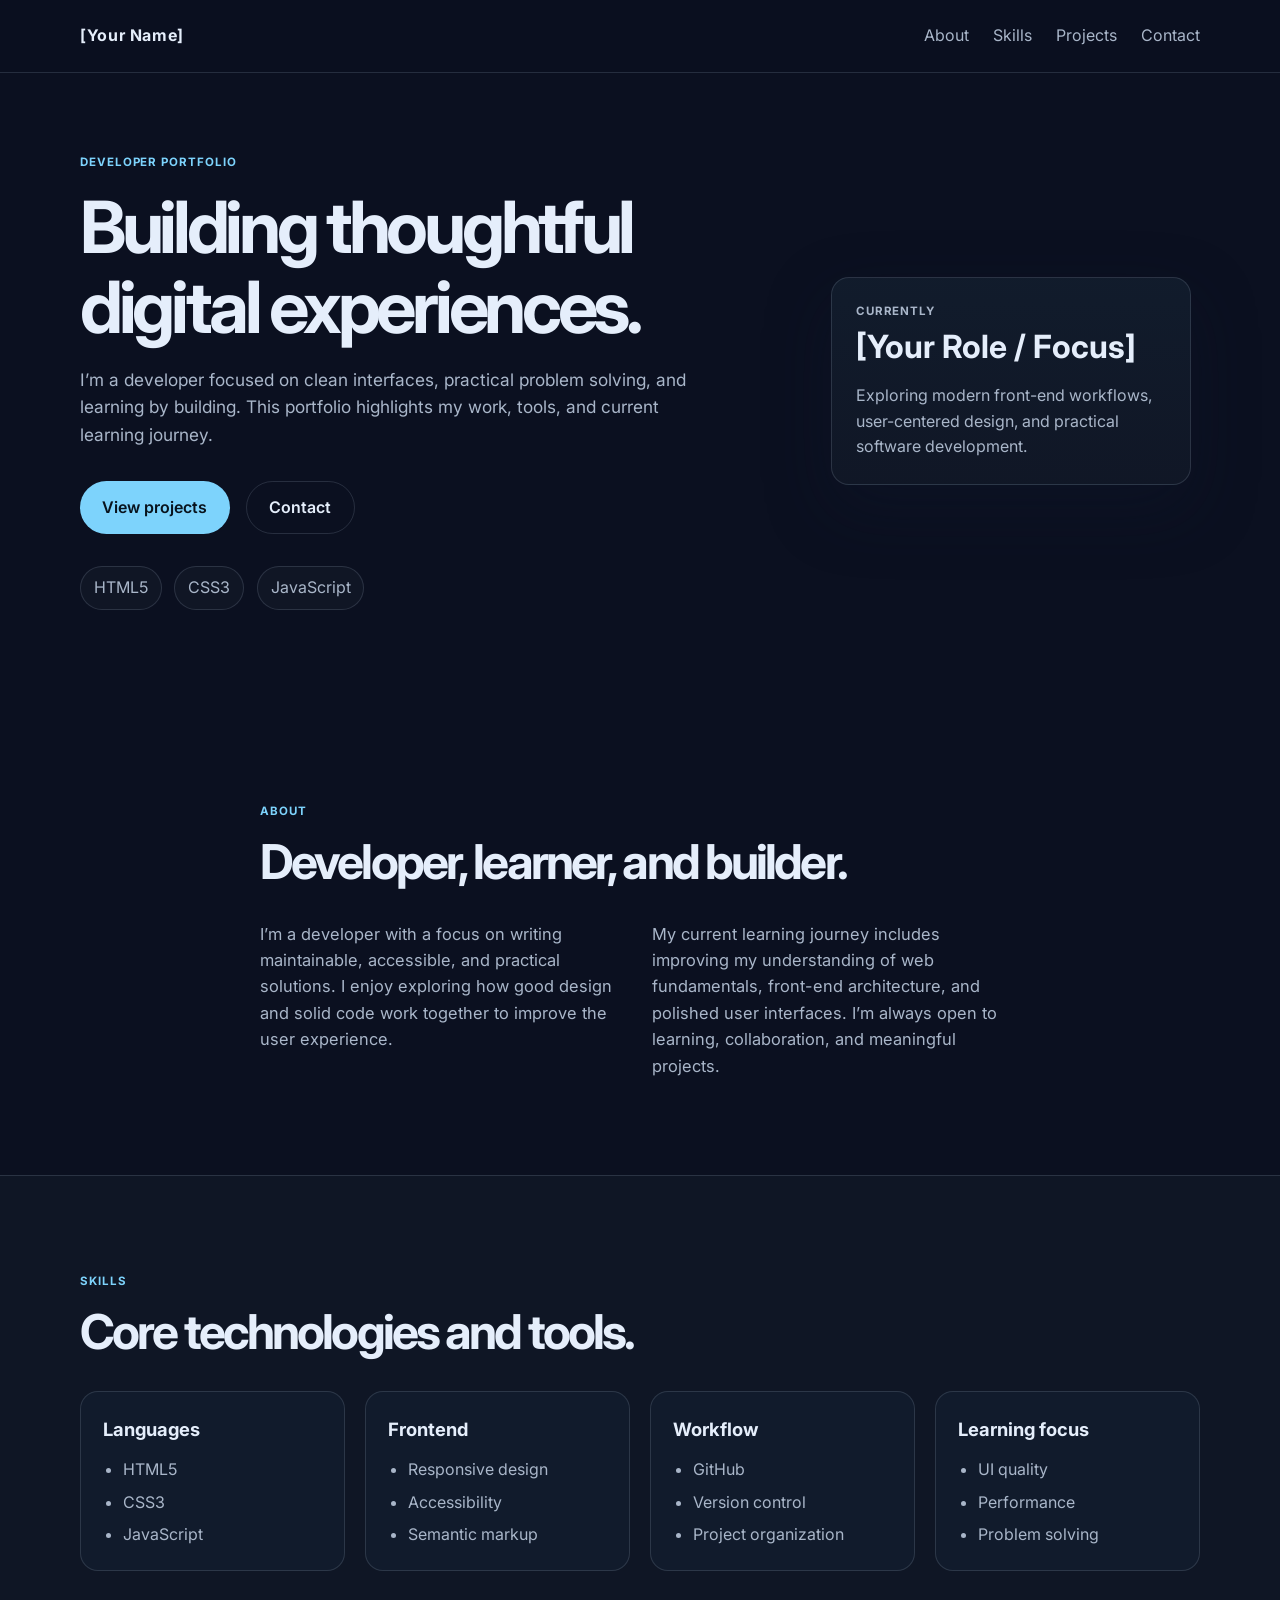
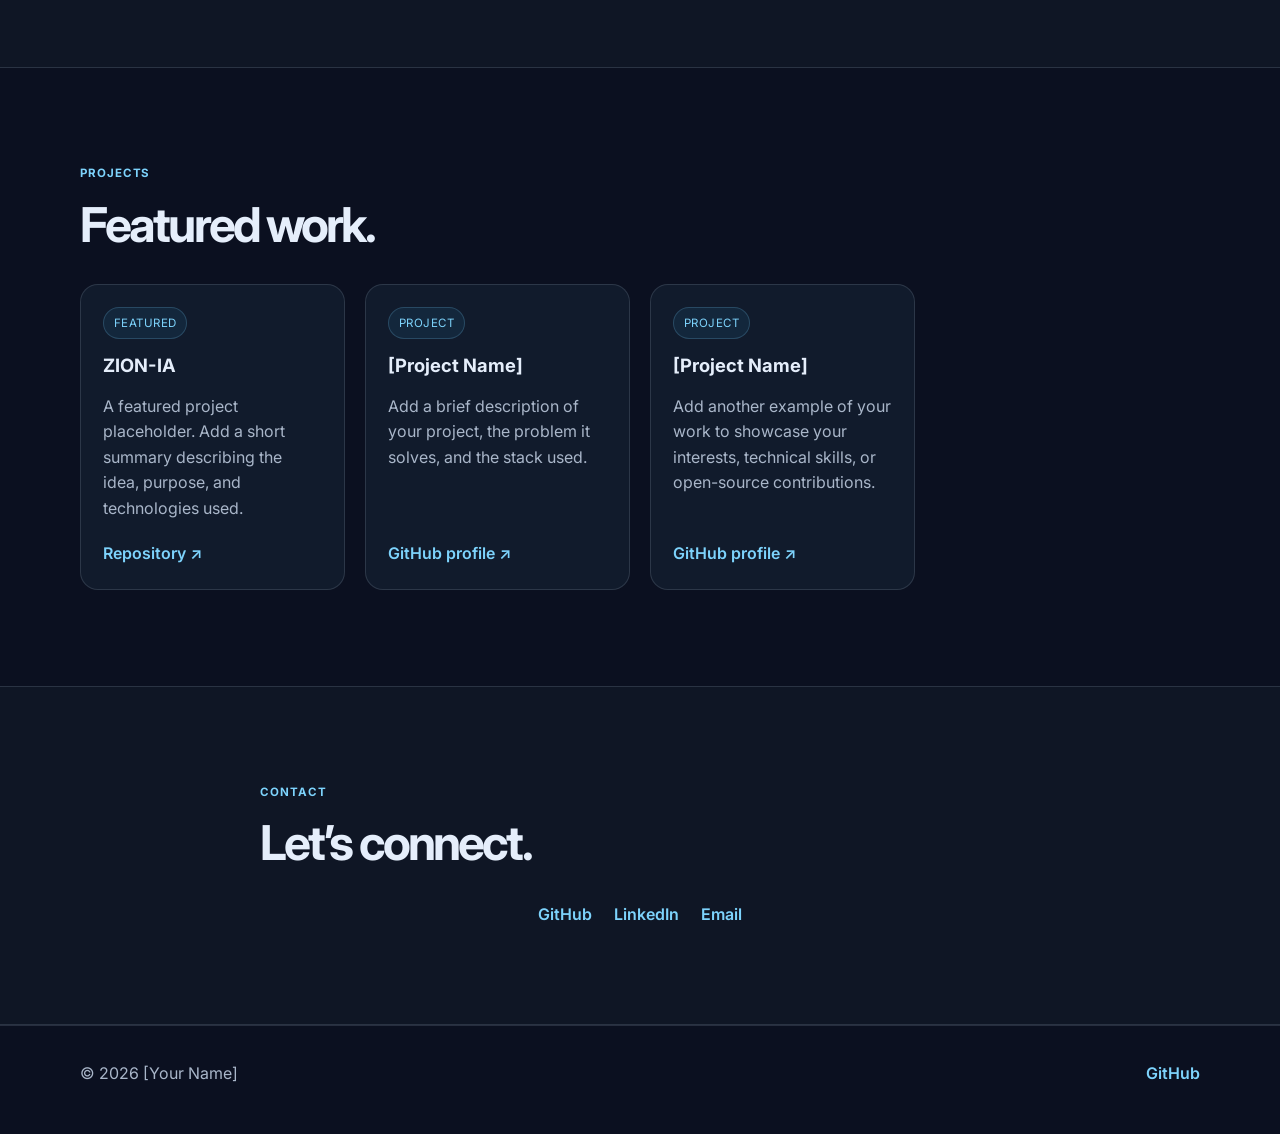
==== index.html @ 41e2f085 "Initial GitHub Pages portfolio scaffold with semantic HTML, responsive dark theme, SEO metadata, and" ====
<!DOCTYPE html>
<html lang="en">
  <head>
    <meta charset="UTF-8" />
    <meta name="viewport" content="width=device-width, initial-scale=1.0" />
    <title>Developer Portfolio | [Your Name]</title>
    <meta
      name="description"
      content="Personal developer portfolio featuring projects, skills, and contact information."
    />
    <meta name="robots" content="index, follow" />
    <link rel="canonical" href="https://yourusername.github.io/portfolio/" />

    <meta property="og:type" content="website" />
    <meta property="og:title" content="Developer Portfolio | [Your Name]" />
    <meta
      property="og:description"
      content="Developer portfolio showcasing projects, skills, and GitHub links."
    />
    <meta property="og:url" content="https://yourusername.github.io/portfolio/" />
    <meta property="og:image" content="https://yourusername.github.io/portfolio/assets/og-image.jpg" />

    <meta name="twitter:card" content="summary_large_image" />
    <meta name="twitter:title" content="Developer Portfolio | [Your Name]" />
    <meta
      name="twitter:description"
      content="Developer portfolio showcasing projects, skills, and GitHub links."
    />

    <link rel="preconnect" href="https://fonts.googleapis.com" />
    <link rel="preconnect" href="https://fonts.gstatic.com" crossorigin />
    <link
      href="https://fonts.googleapis.com/css2?family=Inter:wght@400;500;600;700;800&display=swap"
      rel="stylesheet"
    />

    <link rel="stylesheet" href="styles.css" />
  </head>
  <body>
    <header class="site-header">
      <div class="container nav-wrap">
        <a class="brand" href="#top" aria-label="Go to home section">[Your Name]</a>

        <button
          class="nav-toggle"
          type="button"
          aria-label="Toggle navigation menu"
          aria-expanded="false"
        >
          <span></span>
          <span></span>
          <span></span>
        </button>

        <nav class="site-nav" aria-label="Main navigation">
          <a href="#about">About</a>
          <a href="#skills">Skills</a>
          <a href="#projects">Projects</a>
          <a href="#contact">Contact</a>
        </nav>
      </div>
    </header>

    <main id="top">
      <section class="hero section">
        <div class="container hero-grid">
          <div class="hero-copy">
            <p class="eyebrow">Developer Portfolio</p>
            <h1>Building thoughtful digital experiences.</h1>
            <p class="lede">
              I’m a developer focused on clean interfaces, practical problem solving,
              and learning by building. This portfolio highlights my work, tools,
              and current learning journey.
            </p>
            <div class="hero-actions">
              <a class="button button-primary" href="#projects">View projects</a>
              <a class="button button-secondary" href="#contact">Contact</a>
            </div>
            <ul class="meta-list" aria-label="Developer summary">
              <li>HTML5</li>
              <li>CSS3</li>
              <li>JavaScript</li>
            </ul>
          </div>

          <aside class="hero-panel" aria-label="Profile summary">
            <div class="panel-card">
              <p class="panel-label">Currently</p>
              <h2>[Your Role / Focus]</h2>
              <p>
                Exploring modern front-end workflows, user-centered design, and
                practical software development.
              </p>
            </div>
          </aside>
        </div>
      </section>

      <section id="about" class="section">
        <div class="container narrow">
          <div class="section-heading">
            <p class="eyebrow">About</p>
            <h2>Developer, learner, and builder.</h2>
          </div>

          <div class="about-grid">
            <p>
              I’m a developer with a focus on writing maintainable, accessible, and
              practical solutions. I enjoy exploring how good design and solid code
              work together to improve the user experience.
            </p>
            <p>
              My current learning journey includes improving my understanding of web
              fundamentals, front-end architecture, and polished user interfaces.
              I’m always open to learning, collaboration, and meaningful projects.
            </p>
          </div>
        </div>
      </section>

      <section id="skills" class="section section-muted">
        <div class="container">
          <div class="section-heading">
            <p class="eyebrow">Skills</p>
            <h2>Core technologies and tools.</h2>
          </div>

          <div class="skills-grid" aria-label="Skills list">
            <article class="skill-card">
              <h3>Languages</h3>
              <ul>
                <li>HTML5</li>
                <li>CSS3</li>
                <li>JavaScript</li>
              </ul>
            </article>

            <article class="skill-card">
              <h3>Frontend</h3>
              <ul>
                <li>Responsive design</li>
                <li>Accessibility</li>
                <li>Semantic markup</li>
              </ul>
            </article>

            <article class="skill-card">
              <h3>Workflow</h3>
              <ul>
                <li>GitHub</li>
                <li>Version control</li>
                <li>Project organization</li>
              </ul>
            </article>

            <article class="skill-card">
              <h3>Learning focus</h3>
              <ul>
                <li>UI quality</li>
                <li>Performance</li>
                <li>Problem solving</li>
              </ul>
            </article>
          </div>
        </div>
      </section>

      <section id="projects" class="section">
        <div class="container">
          <div class="section-heading">
            <p class="eyebrow">Projects</p>
            <h2>Featured work.</h2>
          </div>

          <div class="projects-grid">
            <article class="project-card">
              <div class="project-header">
                <span class="project-tag">Featured</span>
              </div>
              <h3>ZION-IA</h3>
              <p>
                A featured project placeholder. Add a short summary describing the
                idea, purpose, and technologies used.
              </p>
              <div class="project-links">
                <a href="https://github.com/Leon151-mp4/ZION-IA" target="_blank" rel="noreferrer">
                  Repository ↗
                </a>
              </div>
            </article>

            <article class="project-card">
              <div class="project-header">
                <span class="project-tag">Project</span>
              </div>
              <h3>[Project Name]</h3>
              <p>
                Add a brief description of your project, the problem it solves, and
                the stack used.
              </p>
              <div class="project-links">
                <a href="https://github.com/Leon151-mp4" target="_blank" rel="noreferrer">
                  GitHub profile ↗
                </a>
              </div>
            </article>

            <article class="project-card">
              <div class="project-header">
                <span class="project-tag">Project</span>
              </div>
              <h3>[Project Name]</h3>
              <p>
                Add another example of your work to showcase your interests,
                technical skills, or open-source contributions.
              </p>
              <div class="project-links">
                <a href="https://github.com/Leon151-mp4" target="_blank" rel="noreferrer">
                  GitHub profile ↗
                </a>
              </div>
            </article>
          </div>
        </div>
      </section>

      <section id="contact" class="section section-muted">
        <div class="container narrow">
          <div class="section-heading">
            <p class="eyebrow">Contact</p>
            <h2>Let’s connect.</h2>
          </div>

          <div class="contact-list" aria-label="Contact links">
            <a href="https://github.com/Leon151-mp4" target="_blank" rel="noreferrer">GitHub</a>
            <a href="https://www.linkedin.com" target="_blank" rel="noreferrer">LinkedIn</a>
            <a href="mailto:your.email@example.com">Email</a>
          </div>
        </div>
      </section>
    </main>

    <footer class="site-footer">
      <div class="container footer-wrap">
        <p>© <span id="year"></span> [Your Name]</p>
        <a href="https://github.com/Leon151-mp4" target="_blank" rel="noreferrer">GitHub</a>
      </div>
    </footer>

    <script src="script.js"></script>
  </body>
</html>
---- styles.css ----
:root {
  --bg: #0b1020;
  --bg-elevated: #111827;
  --surface: #121d2d;
  --surface-strong: #17263b;
  --text: #e5eefb;
  --text-soft: #a9b6c9;
  --border: rgba(148, 163, 184, 0.2);
  --accent: #7dd3fc;
  --accent-strong: #38bdf8;
  --shadow: rgba(15, 23, 42, 0.35);
  --radius: 18px;
}

* {
  box-sizing: border-box;
}

html {
  scroll-behavior: smooth;
}

body {
  margin: 0;
  font-family: "Inter", sans-serif;
  background: var(--bg);
  color: var(--text);
  line-height: 1.6;
  min-height: 100vh;
}

a {
  color: inherit;
  text-decoration: none;
}

img {
  max-width: 100%;
  display: block;
}

button,
input,
textarea,
select {
  font: inherit;
}

.container {
  width: min(1120px, calc(100% - 2rem));
  margin: 0 auto;
}

.narrow {
  width: min(760px, calc(100% - 2rem));
}

.section {
  padding: 6rem 0;
}

.section-muted {
  background: rgba(17, 24, 39, 0.8);
  border-top: 1px solid var(--border);
  border-bottom: 1px solid var(--border);
}

.site-header {
  position: sticky;
  top: 0;
  z-index: 100;
  background: rgba(11, 16, 32, 0.8);
  backdrop-filter: blur(10px);
  border-bottom: 1px solid var(--border);
}

.nav-wrap {
  display: flex;
  align-items: center;
  justify-content: space-between;
  min-height: 72px;
  gap: 1.5rem;
}

.brand {
  font-weight: 700;
  letter-spacing: 0.04em;
}

.site-nav {
  display: flex;
  align-items: center;
  gap: 1.5rem;
}

.site-nav a {
  color: var(--text-soft);
  transition: color 0.2s ease;
}

.site-nav a:hover,
.site-nav a:focus-visible {
  color: var(--text);
}

.nav-toggle {
  display: none;
  background: transparent;
  border: 0;
  padding: 0;
  width: 46px;
  height: 46px;
  border-radius: 12px;
  cursor: pointer;
}

.nav-toggle span {
  display: block;
  width: 24px;
  height: 2px;
  background: var(--text);
  margin: 5px auto;
  border-radius: 2px;
}

.hero {
  padding-top: 5rem;
}

.hero-grid {
  display: grid;
  grid-template-columns: 1.5fr 0.8fr;
  align-items: center;
  gap: 2rem;
}

.eyebrow {
  margin: 0 0 1rem;
  color: var(--accent);
  letter-spacing: 0.08em;
  text-transform: uppercase;
  font-size: 0.72rem;
  font-weight: 700;
}

.hero-copy h1,
.section-heading h2 {
  margin: 0;
  line-height: 1.1;
  letter-spacing: -0.06em;
}

.hero-copy h1 {
  font-size: clamp(2.5rem, 6vw, 4.5rem);
  max-width: 700px;
}

.lede {
  max-width: 620px;
  margin-top: 1.25rem;
  color: var(--text-soft);
  font-size: 1.08rem;
}

.hero-actions {
  display: flex;
  flex-wrap: wrap;
  gap: 1rem;
  margin-top: 2rem;
}

.button {
  display: inline-flex;
  align-items: center;
  justify-content: center;
  min-height: 48px;
  padding: 0.8rem 1.4rem;
  border-radius: 999px;
  font-weight: 600;
  transition: transform 0.2s ease, border-color 0.2s ease, background 0.2s ease;
}

.button:hover,
.button:focus-visible {
  transform: translateY(-1px);
}

.button-primary {
  background: var(--accent);
  color: #08131d;
}

.button-secondary {
  border: 1px solid var(--border);
  background: transparent;
}

.meta-list {
  display: flex;
  flex-wrap: wrap;
  gap: 0.8rem;
  list-style: none;
  margin: 2rem 0 0;
  padding: 0;
  color: var(--text-soft);
}

.meta-list li {
  border: 1px solid var(--border);
  border-radius: 999px;
  padding: 0.5rem 0.8rem;
  background: rgba(148, 163, 184, 0.04);
}

.hero-panel {
  display: flex;
  justify-content: center;
}

.panel-card {
  width: min(100%, 360px);
  background: linear-gradient(180deg, rgba(18, 29, 45, 0.95), rgba(17, 24, 39, 0.95));
  border: 1px solid var(--border);
  border-radius: var(--radius);
  padding: 1.5rem;
  box-shadow: 0 24px 64px var(--shadow);
}

.panel-label {
  margin: 0 0 0.6rem;
  color: var(--accent);
  text-transform: uppercase;
  letter-spacing: 0.08em;
  font-size: 0.72rem;
  font-weight: 700;
}

.panel-card h2 {
  margin: 0 0 0.7rem;
  font-size: clamp(1.5rem, 3vw, 2rem);
}

.panel-card p {
  margin: 0;
  color: var(--text-soft);
}

.section-heading {
  margin-bottom: 2rem;
}

.section-heading h2 {
  font-size: clamp(2rem, 4vw, 3rem);
}

.about-grid {
  display: grid;
  grid-template-columns: repeat(2, minmax(0, 1fr));
  gap: 1.5rem;
}

.about-grid p {
  margin: 0;
  color: var(--text-soft);
  font-size: 1.03rem;
}

.skills-grid,
.projects-grid {
  display: grid;
  grid-template-columns: repeat(4, minmax(0, 1fr));
  gap: 1.25rem;
}

.skill-card,
.project-card {
  background: rgba(18, 29, 45, 0.96);
  border: 1px solid var(--border);
  border-radius: var(--radius);
  padding: 1.4rem;
  transition: border-color 0.2s ease, transform 0.2s ease;
}

.skill-card:hover,
.project-card:hover {
  transform: translateY(-4px);
  border-color: rgba(125, 211, 252, 0.5);
}

.skill-card h3,
.project-card h3 {
  margin-top: 0;
  margin-bottom: 0.8rem;
  font-size: 1.15rem;
}

.skill-card ul {
  margin: 0;
  padding-left: 1.2rem;
  color: var(--text-soft);
}

.skill-card li + li {
  margin-top: 0.45rem;
}

.project-card {
  display: flex;
  flex-direction: column;
  min-height: 100%;
}

.project-header {
  margin-bottom: 0.8rem;
}

.project-tag {
  display: inline-flex;
  align-items: center;
  padding: 0.35rem 0.6rem;
  border-radius: 999px;
  font-size: 0.72rem;
  letter-spacing: 0.04em;
  text-transform: uppercase;
  color: var(--accent);
  background: rgba(56, 189, 248, 0.08);
  border: 1px solid rgba(125, 211, 252, 0.2);
}

.project-card p {
  margin: 0 0 1.2rem;
  color: var(--text-soft);
}

.project-links {
  margin-top: auto;
}

.project-links a,
.contact-list a,
.site-footer a {
  color: var(--accent);
  font-weight: 600;
}

.contact-list {
  display: flex;
  flex-wrap: wrap;
  gap: 1rem 1.4rem;
  justify-content: center;
}

.site-footer {
  border-top: 1px solid var(--border);
  padding: 1.2rem 0 2rem;
}

.footer-wrap {
  display: flex;
  justify-content: space-between;
  align-items: center;
  gap: 1rem;
  color: var(--text-soft);
}

@media (max-width: 900px) {
  .hero-grid,
  .about-grid,
  .skills-grid,
  .projects-grid {
    grid-template-columns: 1fr 1fr;
  }

  .hero-grid {
    grid-template-columns: 1fr;
  }
}

@media (max-width: 700px) {
  .site-nav {
    position: absolute;
    top: 72px;
    left: 1rem;
    right: 1rem;
    display: none;
    flex-direction: column;
    align-items: flex-start;
    padding: 1rem;
    background: rgba(17, 24, 39, 0.98);
    border: 1px solid var(--border);
    border-radius: 16px;
    box-shadow: 0 20px 40px rgba(2, 6, 23, 0.5);
  }

  .site-nav.is-open {
    display: flex;
  }

  .nav-toggle {
    display: block;
  }

  .about-grid,
  .skills-grid,
  .projects-grid {
    grid-template-columns: 1fr;
  }

  .footer-wrap {
    flex-direction: column;
    text-align: center;
  }
}

@media (prefers-reduced-motion: reduce) {
  html {
    scroll-behavior: auto;
  }

  * {
    transition: none !important;
    animation: none !important;
  }
}
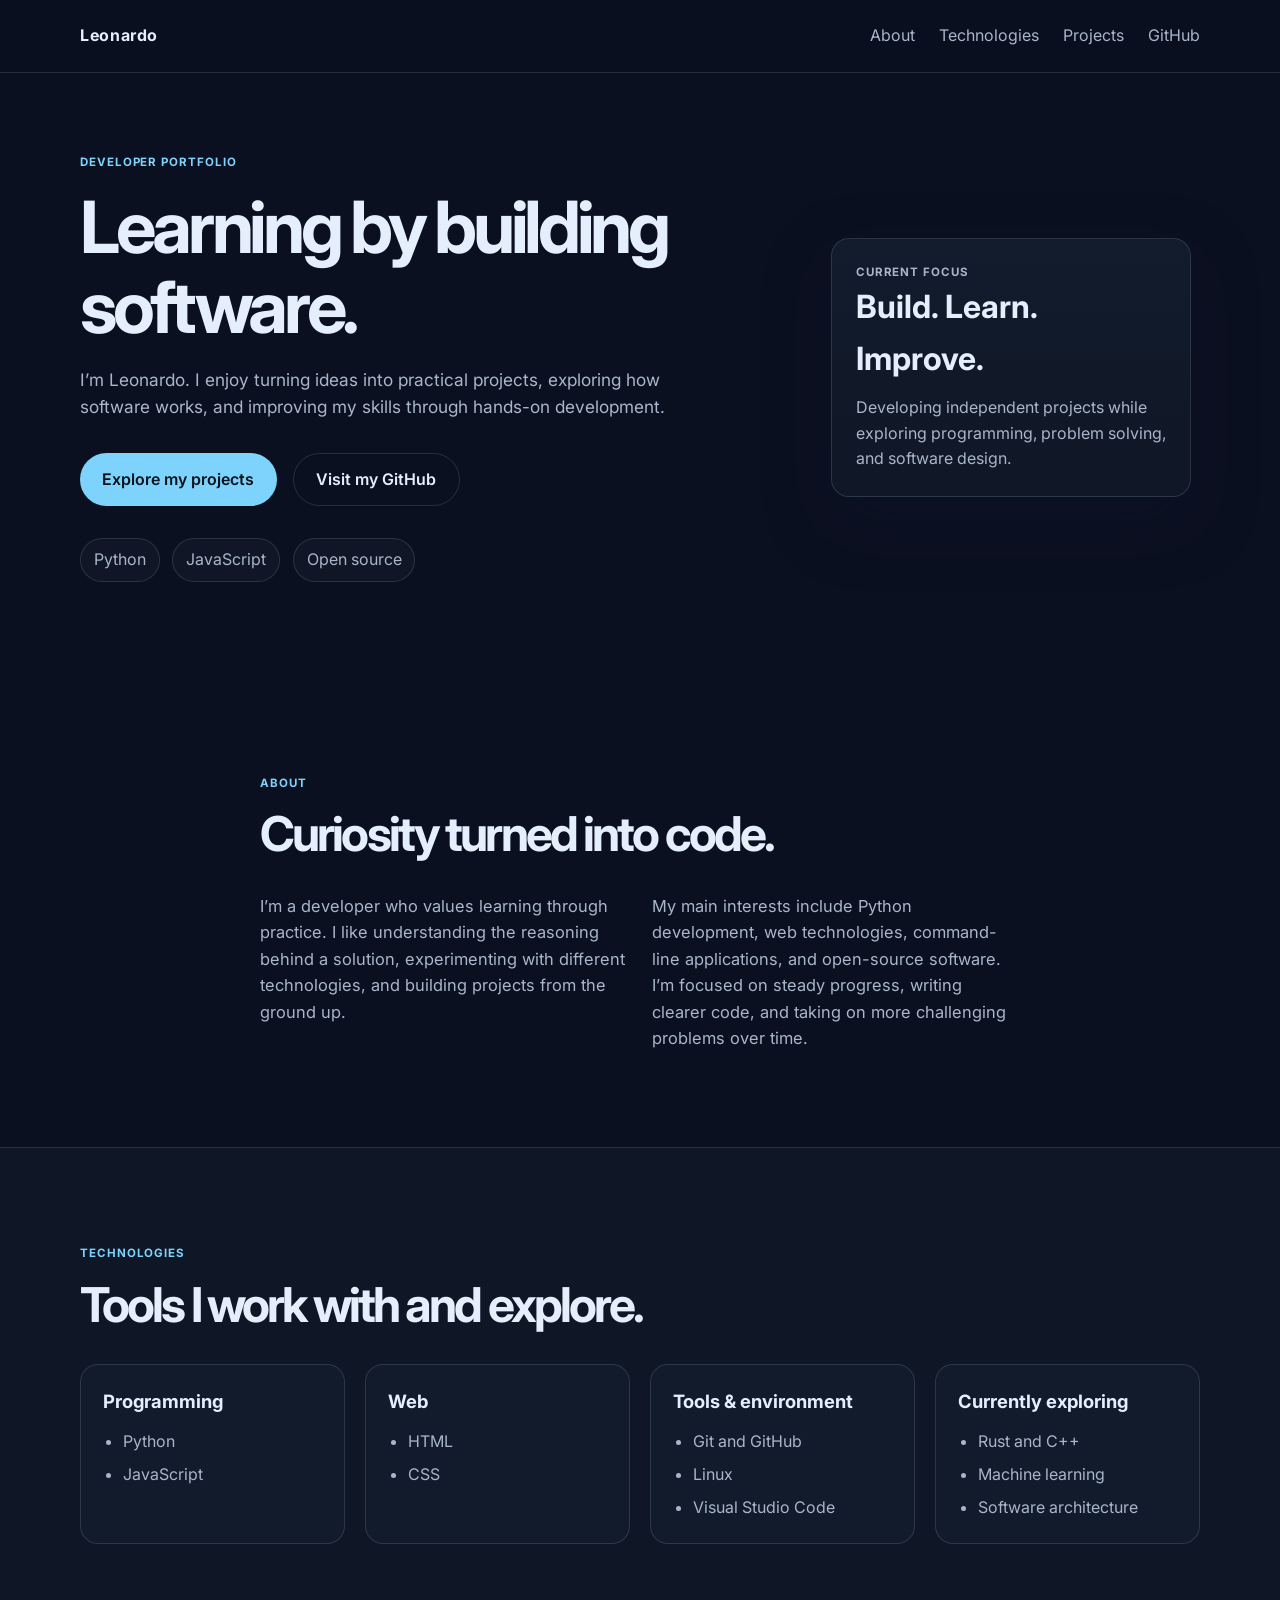
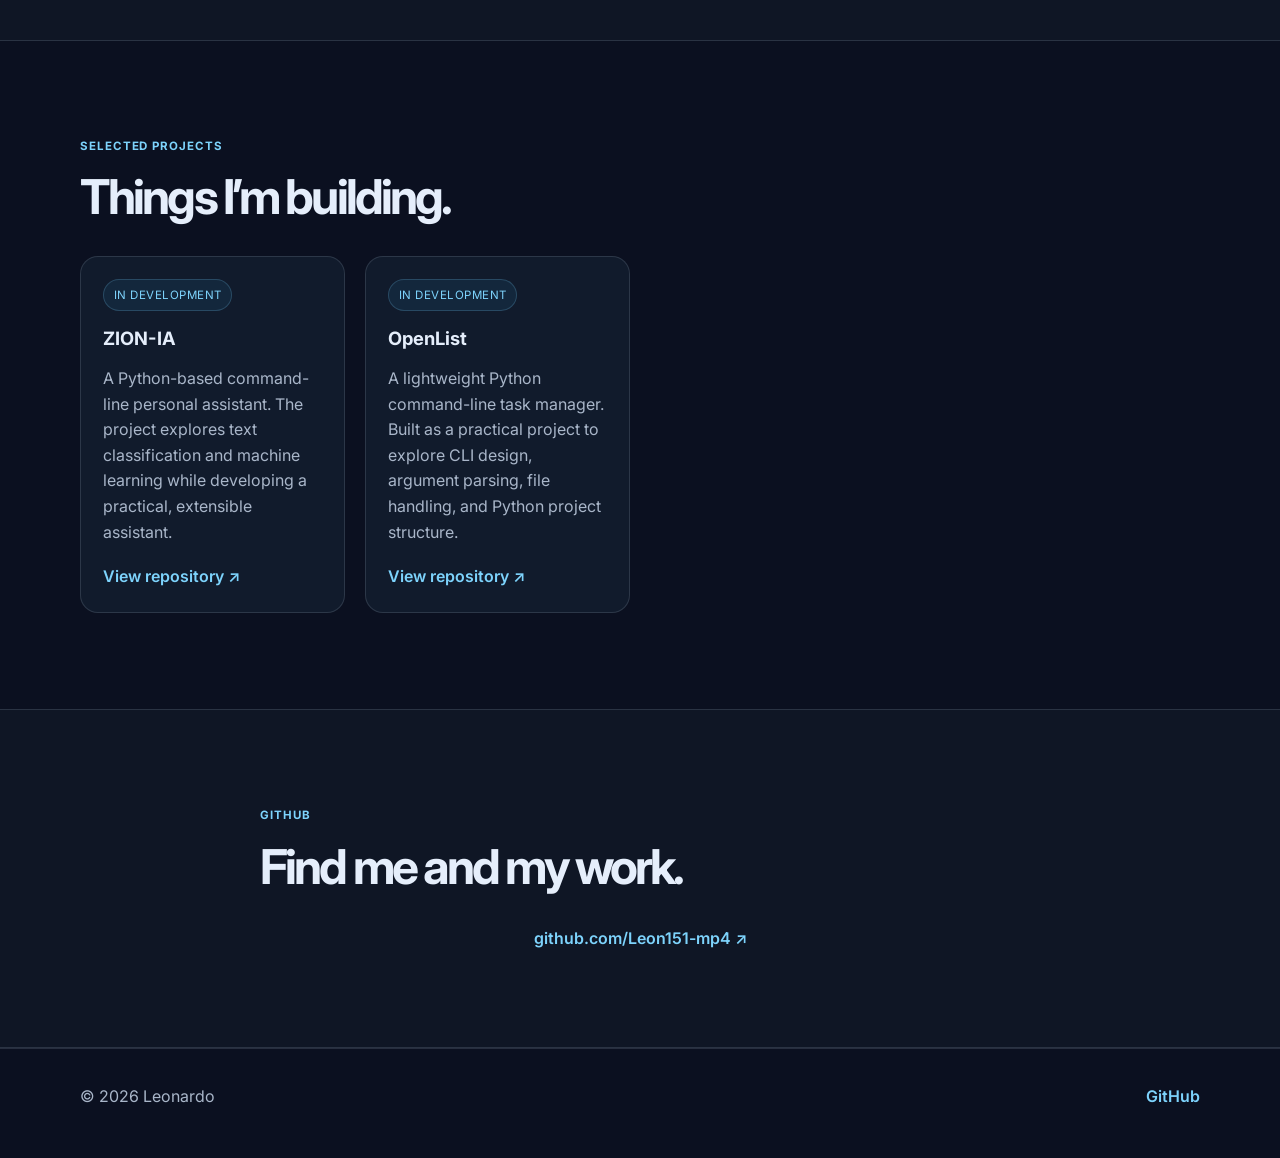
==== commit 8055d030: "Polish portfolio content and project highlights" ====
--- a/index.html
+++ b/index.html
@@ -3,28 +3,28 @@
   <head>
     <meta charset="UTF-8" />
     <meta name="viewport" content="width=device-width, initial-scale=1.0" />
-    <title>Developer Portfolio | [Your Name]</title>
+    <meta name="theme-color" content="#0b1020" />
+    <title>Leonardo | Developer Portfolio</title>
     <meta
       name="description"
-      content="Personal developer portfolio featuring projects, skills, and contact information."
+      content="Leonardo's developer portfolio: open-source projects, software development, and a journey of continuous learning."
     />
     <meta name="robots" content="index, follow" />
-    <link rel="canonical" href="https://yourusername.github.io/portfolio/" />
+    <link rel="canonical" href="https://leon151-mp4.github.io/portfolio/" />
 
     <meta property="og:type" content="website" />
-    <meta property="og:title" content="Developer Portfolio | [Your Name]" />
+    <meta property="og:title" content="Leonardo | Developer Portfolio" />
     <meta
       property="og:description"
-      content="Developer portfolio showcasing projects, skills, and GitHub links."
-    />
-    <meta property="og:url" content="https://yourusername.github.io/portfolio/" />
-    <meta property="og:image" content="https://yourusername.github.io/portfolio/assets/og-image.jpg" />
-
-    <meta name="twitter:card" content="summary_large_image" />
-    <meta name="twitter:title" content="Developer Portfolio | [Your Name]" />
+      content="Explore Leonardo's software projects, open-source work, and development journey."
+    />
+    <meta property="og:url" content="https://leon151-mp4.github.io/portfolio/" />
+
+    <meta name="twitter:card" content="summary" />
+    <meta name="twitter:title" content="Leonardo | Developer Portfolio" />
     <meta
       name="twitter:description"
-      content="Developer portfolio showcasing projects, skills, and GitHub links."
+      content="Software projects, open-source work, and continuous learning."
     />
 
     <link rel="preconnect" href="https://fonts.googleapis.com" />
@@ -39,24 +39,25 @@
   <body>
     <header class="site-header">
       <div class="container nav-wrap">
-        <a class="brand" href="#top" aria-label="Go to home section">[Your Name]</a>
+        <a class="brand" href="#top" aria-label="Go to home section">Leonardo</a>
 
         <button
           class="nav-toggle"
           type="button"
           aria-label="Toggle navigation menu"
           aria-expanded="false"
+          aria-controls="main-navigation"
         >
           <span></span>
           <span></span>
           <span></span>
         </button>
 
-        <nav class="site-nav" aria-label="Main navigation">
+        <nav id="main-navigation" class="site-nav" aria-label="Main navigation">
           <a href="#about">About</a>
-          <a href="#skills">Skills</a>
+          <a href="#skills">Technologies</a>
           <a href="#projects">Projects</a>
-          <a href="#contact">Contact</a>
+          <a href="#contact">GitHub</a>
         </nav>
       </div>
     </header>
@@ -66,30 +67,35 @@
         <div class="container hero-grid">
           <div class="hero-copy">
             <p class="eyebrow">Developer Portfolio</p>
-            <h1>Building thoughtful digital experiences.</h1>
+            <h1>Learning by building software.</h1>
             <p class="lede">
-              I’m a developer focused on clean interfaces, practical problem solving,
-              and learning by building. This portfolio highlights my work, tools,
-              and current learning journey.
+              I’m Leonardo. I enjoy turning ideas into practical projects,
+              exploring how software works, and improving my skills through
+              hands-on development.
             </p>
             <div class="hero-actions">
-              <a class="button button-primary" href="#projects">View projects</a>
-              <a class="button button-secondary" href="#contact">Contact</a>
+              <a class="button button-primary" href="#projects">Explore my projects</a>
+              <a
+                class="button button-secondary"
+                href="https://github.com/Leon151-mp4"
+                target="_blank"
+                rel="noopener noreferrer"
+              >Visit my GitHub</a>
             </div>
-            <ul class="meta-list" aria-label="Developer summary">
-              <li>HTML5</li>
-              <li>CSS3</li>
+            <ul class="meta-list" aria-label="Current areas of focus">
+              <li>Python</li>
               <li>JavaScript</li>
+              <li>Open source</li>
             </ul>
           </div>
 
-          <aside class="hero-panel" aria-label="Profile summary">
+          <aside class="hero-panel" aria-label="Current focus">
             <div class="panel-card">
-              <p class="panel-label">Currently</p>
-              <h2>[Your Role / Focus]</h2>
+              <p class="panel-label">Current focus</p>
+              <h2>Build. Learn. Improve.</h2>
               <p>
-                Exploring modern front-end workflows, user-centered design, and
-                practical software development.
+                Developing independent projects while exploring programming,
+                problem solving, and software design.
               </p>
             </div>
           </aside>
@@ -100,19 +106,20 @@
         <div class="container narrow">
           <div class="section-heading">
             <p class="eyebrow">About</p>
-            <h2>Developer, learner, and builder.</h2>
+            <h2>Curiosity turned into code.</h2>
           </div>
 
           <div class="about-grid">
             <p>
-              I’m a developer with a focus on writing maintainable, accessible, and
-              practical solutions. I enjoy exploring how good design and solid code
-              work together to improve the user experience.
+              I’m a developer who values learning through practice. I like
+              understanding the reasoning behind a solution, experimenting
+              with different technologies, and building projects from the ground up.
             </p>
             <p>
-              My current learning journey includes improving my understanding of web
-              fundamentals, front-end architecture, and polished user interfaces.
-              I’m always open to learning, collaboration, and meaningful projects.
+              My main interests include Python development, web technologies,
+              command-line applications, and open-source software. I’m focused
+              on steady progress, writing clearer code, and taking on more
+              challenging problems over time.
             </p>
           </div>
         </div>
@@ -121,44 +128,42 @@
       <section id="skills" class="section section-muted">
         <div class="container">
           <div class="section-heading">
-            <p class="eyebrow">Skills</p>
-            <h2>Core technologies and tools.</h2>
-          </div>
-
-          <div class="skills-grid" aria-label="Skills list">
-            <article class="skill-card">
-              <h3>Languages</h3>
-              <ul>
-                <li>HTML5</li>
-                <li>CSS3</li>
+            <p class="eyebrow">Technologies</p>
+            <h2>Tools I work with and explore.</h2>
+          </div>
+
+          <div class="skills-grid" aria-label="Technologies and interests">
+            <article class="skill-card">
+              <h3>Programming</h3>
+              <ul>
+                <li>Python</li>
                 <li>JavaScript</li>
               </ul>
             </article>
 
             <article class="skill-card">
-              <h3>Frontend</h3>
-              <ul>
-                <li>Responsive design</li>
-                <li>Accessibility</li>
-                <li>Semantic markup</li>
-              </ul>
-            </article>
-
-            <article class="skill-card">
-              <h3>Workflow</h3>
-              <ul>
-                <li>GitHub</li>
-                <li>Version control</li>
-                <li>Project organization</li>
-              </ul>
-            </article>
-
-            <article class="skill-card">
-              <h3>Learning focus</h3>
-              <ul>
-                <li>UI quality</li>
-                <li>Performance</li>
-                <li>Problem solving</li>
+              <h3>Web</h3>
+              <ul>
+                <li>HTML</li>
+                <li>CSS</li>
+              </ul>
+            </article>
+
+            <article class="skill-card">
+              <h3>Tools & environment</h3>
+              <ul>
+                <li>Git and GitHub</li>
+                <li>Linux</li>
+                <li>Visual Studio Code</li>
+              </ul>
+            </article>
+
+            <article class="skill-card">
+              <h3>Currently exploring</h3>
+              <ul>
+                <li>Rust and C++</li>
+                <li>Machine learning</li>
+                <li>Software architecture</li>
               </ul>
             </article>
           </div>
@@ -168,56 +173,46 @@
       <section id="projects" class="section">
         <div class="container">
           <div class="section-heading">
-            <p class="eyebrow">Projects</p>
-            <h2>Featured work.</h2>
+            <p class="eyebrow">Selected projects</p>
+            <h2>Things I’m building.</h2>
           </div>
 
           <div class="projects-grid">
             <article class="project-card">
               <div class="project-header">
-                <span class="project-tag">Featured</span>
+                <span class="project-tag">In development</span>
               </div>
               <h3>ZION-IA</h3>
               <p>
-                A featured project placeholder. Add a short summary describing the
-                idea, purpose, and technologies used.
+                A Python-based command-line personal assistant. The project
+                explores text classification and machine learning while
+                developing a practical, extensible assistant.
               </p>
               <div class="project-links">
-                <a href="https://github.com/Leon151-mp4/ZION-IA" target="_blank" rel="noreferrer">
-                  Repository ↗
-                </a>
+                <a
+                  href="https://github.com/Leon151-mp4/ZION-IA"
+                  target="_blank"
+                  rel="noopener noreferrer"
+                >View repository ↗</a>
               </div>
             </article>
 
             <article class="project-card">
               <div class="project-header">
-                <span class="project-tag">Project</span>
-              </div>
-              <h3>[Project Name]</h3>
+                <span class="project-tag">In development</span>
+              </div>
+              <h3>OpenList</h3>
               <p>
-                Add a brief description of your project, the problem it solves, and
-                the stack used.
+                A lightweight Python command-line task manager. Built as a
+                practical project to explore CLI design, argument parsing,
+                file handling, and Python project structure.
               </p>
               <div class="project-links">
-                <a href="https://github.com/Leon151-mp4" target="_blank" rel="noreferrer">
-                  GitHub profile ↗
-                </a>
-              </div>
-            </article>
-
-            <article class="project-card">
-              <div class="project-header">
-                <span class="project-tag">Project</span>
-              </div>
-              <h3>[Project Name]</h3>
-              <p>
-                Add another example of your work to showcase your interests,
-                technical skills, or open-source contributions.
-              </p>
-              <div class="project-links">
-                <a href="https://github.com/Leon151-mp4" target="_blank" rel="noreferrer">
-                  GitHub profile ↗
-                </a>
+                <a
+                  href="https://github.com/Leon151-mp4/OpenList"
+                  target="_blank"
+                  rel="noopener noreferrer"
+                >View repository ↗</a>
               </div>
             </article>
           </div>
@@ -227,14 +222,16 @@
       <section id="contact" class="section section-muted">
         <div class="container narrow">
           <div class="section-heading">
-            <p class="eyebrow">Contact</p>
-            <h2>Let’s connect.</h2>
-          </div>
-
-          <div class="contact-list" aria-label="Contact links">
-            <a href="https://github.com/Leon151-mp4" target="_blank" rel="noreferrer">GitHub</a>
-            <a href="https://www.linkedin.com" target="_blank" rel="noreferrer">LinkedIn</a>
-            <a href="mailto:your.email@example.com">Email</a>
+            <p class="eyebrow">GitHub</p>
+            <h2>Find me and my work.</h2>
+          </div>
+
+          <div class="contact-list" aria-label="GitHub profile">
+            <a
+              href="https://www.github.com/Leon151-mp4"
+              target="_blank"
+              rel="noopener noreferrer"
+            >github.com/Leon151-mp4 ↗</a>
           </div>
         </div>
       </section>
@@ -242,221 +239,15 @@
 
     <footer class="site-footer">
       <div class="container footer-wrap">
-        <p>© <span id="year"></span> [Your Name]</p>
-        <a href="https://github.com/Leon151-mp4" target="_blank" rel="noreferrer">GitHub</a>
+        <p>© <span id="year"></span> Leonardo</p>
+        <a
+          href="https://www.github.com/Leon151-mp4"
+          target="_blank"
+          rel="noopener noreferrer"
+        >GitHub</a>
       </div>
     </footer>
 
     <script src="script.js"></script>
   </body>
 </html>
-
-
-
-
-
-
-
-
-
-
-
-
-
-
-
-
-
-
-
-
-
-
-
-
-
-
-
-
-
-
-
-
-
-
-
-
-
-
-
-
-
-
-
-
-
-
-
-
-
-
-
-
-
-
-
-
-
-
-
-
-
-
-
-
-
-
-
-
-
-
-
-
-
-
-
-
-
-
-
-
-
-
-
-
-
-
-
-
-
-
-
-
-
-
-
-
-
-
-
-
-
-
-
-
-
-
-
-
-
-
-
-
-
-
-
-
-
-
-
-
-
-
-
-
-
-
-
-
-
-
-
-
-
-
-
-
-
-
-
-
-
-
-
-
-
-
-
-
-
-
-
-
-
-
-
-
-
-
-
-
-
-
-
-
-
-
-
-
-
-
-
-
-
-
-
-
-
-
-
-
-
-
-
-
-
-
-
-
-
-
-
-
-
-
-
-
-
-
-
-
-
-
-
-
-
-
-
-
-
-
